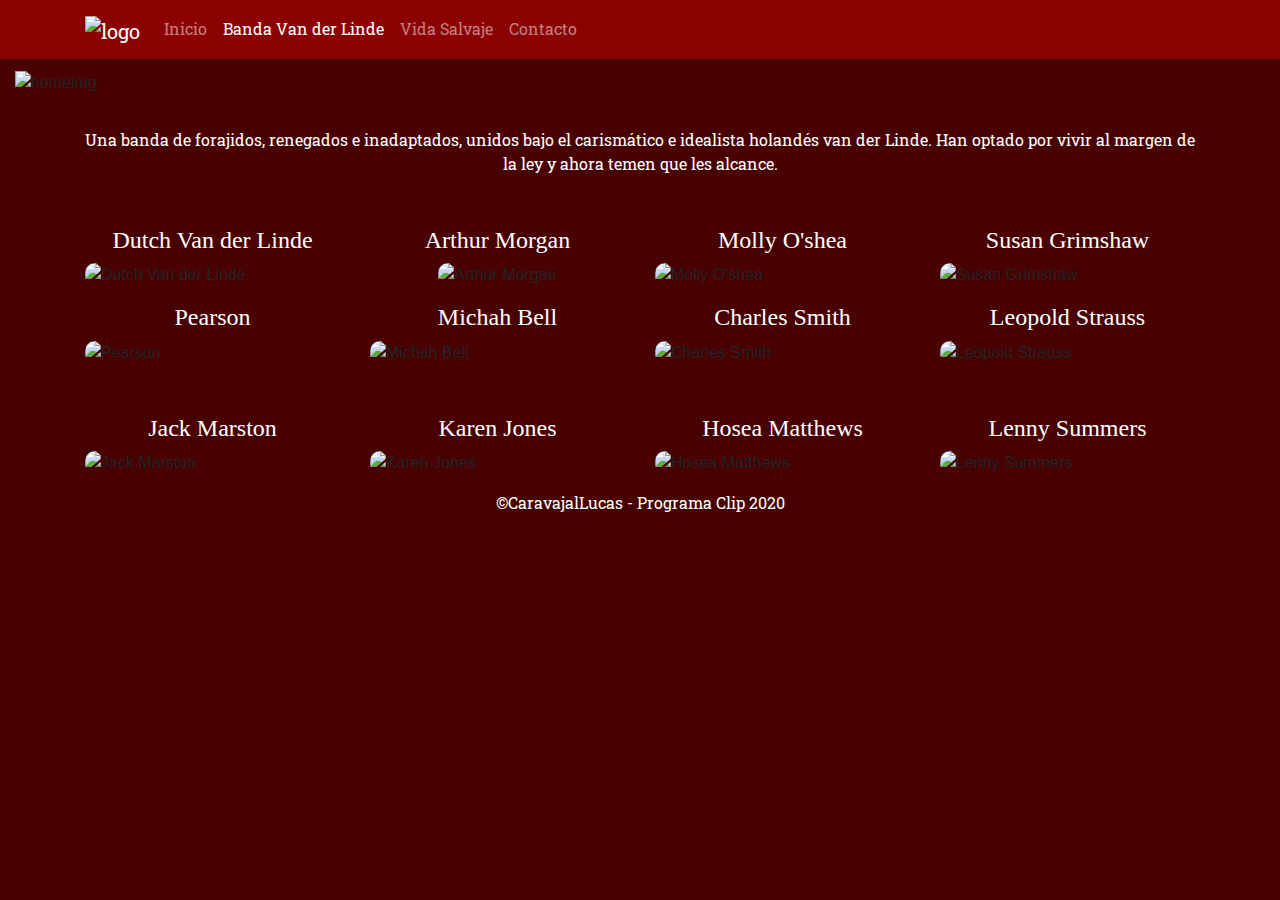
==== BandaVanderLinde.html @ 84dfdaae "ResueltoProblemaFichas" ====
<!DOCTYPE html>
<html>
<title>Red Dead Redemption 2</title>

<head>
  <link rel="stylesheet" href="https://stackpath.bootstrapcdn.com/bootstrap/4.4.1/css/bootstrap.min.css"
    integrity="sha384-Vkoo8x4CGsO3+Hhxv8T/Q5PaXtkKtu6ug5TOeNV6gBiFeWPGFN9MuhOf23Q9Ifjh" crossorigin="anonymous" />
  <link rel="stylesheet" href="estilos/styles.css" />
  <link href="https://fonts.googleapis.com/css2?family=Montserrat:wght@500&family=Noto+Sans+JP&display=swap"
    rel="stylesheet" />
  <link href="https://fonts.googleapis.com/css2?family=Architects+Daughter&display=swap" rel="stylesheet">
  <link href="https://fonts.googleapis.com/css2?family=Permanent+Marker&display=swap" rel="stylesheet">
  <link href="https://fonts.googleapis.com/css2?family=Roboto+Slab&display=swap" rel="stylesheet">

</head>

<body>
  <header>
    <nav class="navbar navbar-expand-lg fixed-top navbar-dark bg-custom" style="font-family: 'Roboto Slab', serif;">
      <div class="container">
        <a class="navbar-brand" href="/index.html"><img src="imagenes/logo.png" alt="logo" width="200"
            height="60" /></a>
        <button class="navbar-toggler" type="button" data-toggle="collapse" data-target="#navbarNav"
          aria-controls="navbarNav" aria-expanded="false" aria-label="Toggle navigation">
          <span class="navbar-toggler-icon"></span>
        </button>
        <div class="collapse navbar-collapse" id="navbarNav">
          <ul class="navbar-nav">
            <li class="nav-item">
              <a class="nav-link" href="index.html">Inicio</a>
            </li>
            <li class="nav-item active">
              <a class="nav-link" href="BandaVanderLinde.html">Banda Van der Linde</a>
            </li>
            <li class="nav-item">
              <a class="nav-link" href="VidaSalvaje.html">Vida Salvaje</a>
            </li>
            <li class="nav-item">
              <a class="nav-link" href="#">Contacto</a>
            </li>
          </ul>
        </div>
      </div>
    </nav>
  </header>
  <div class="container-fluid">
    <div class="row">
      <div class="col-lg-12">
        <img src="imagenes/Van Der Linde gang/inicio.jpg" alt="homeimg" width="100%" />
      </div>
    </div>
    <hr>
    <section>
      <div class="container">
        <p class="texto-vanderlinde" style="font-family: 'Roboto Slab', serif;">
          Una banda de forajidos, renegados e inadaptados, unidos bajo el
          carismático e idealista holandés van der Linde. Han optado por vivir
          al margen de la ley y ahora temen que les alcance.
        </p>
      </div>
      <hr />
      <hr />
      <section>
        <article>
          <div class="container">
            <div class="row">
              <div class="col-lg-3 zoom cita-oculta">
                <h4 class="txt">Dutch Van der Linde</h4>
                <figure><img src="/imagenes/Van Der Linde gang/Dutch Van der Linde.JPG" class="imagen-inicio"
                    alt="Dutch Van der Linde" width="100%"></figure>
                <div class="cita-oculta">
                  <p class="cita">"Nos están persiguiendo duro, porque representamos todo lo que temen."</p>
                  <p class="cita" style="text-align: left; font-family: 'Roboto Slab', serif;">El líder de una
                    considerable banda de forajidos e inadaptados. Idealista, anárquico, carismático, culto, bien
                    vivido, pero posiblemente comenzando a desmoronarse bajo las presiones del invasor mundo moderno.
                  </p>
                </div>
              </div>


              <div class="col-lg-3 zoom cita-oculta">
                <div class="tarjetas-presentacion">
                  <h4 class="txt">Arthur Morgan</h4>
                  <figure><img src="/imagenes/Van Der Linde gang/Arthur Morgan.JPG" class="imagen-inicio"
                      alt="Arthur Morgan" width="100%"></figure>

                  <p class="cita">"Somos ladrones en un mundo que ya no nos quiere."</p>
                  <p class="cita" style="font-family: 'Roboto Slab', serif; text-align: left;">El ejecutor más confiable
                    y capaz de Dutch desde que era un niño, la vida fuera de la ley es todo lo que Arthur ha conocido.
                    Agudo, sereno y despiadado, pero con su propio sentido del honor. Un hombre que hace el trabajo.</p>
                </div>
              </div>

              <div class="col-lg-3 zoom cita-oculta">
                <h4 class="txt">Molly O'shea</h4>
                <figure><img src="/imagenes/Van Der Linde gang/Molly O'shea.JPG" class="imagen-inicio"
                    alt="Molly O'shea" width="100%"></figure>
                <p class="cita">"Estás jugando un juego peligroso."</p>
                <p class="cita" style="font-family: 'Roboto Slab', serif; text-align: left;">Una chica de Dublín y el
                  objeto del afecto de Dutch, al menos por ahora, Molly está demasiado nerviosa para una vida a la fuga
                  y todo está empezando a pasar factura.
                </p>

              </div>
              <div class="col-lg-3 zoom cita-oculta">
                <h4 class="txt">Susan Grimshaw</h4>
                <figure><img src="/imagenes/Van Der Linde gang/Susan Grimshaw.JPG" class="imagen-inicio"
                    alt="Susan Grimshaw" width="100%"></figure>
                <p class="cita">"Juro que la mitad de ustedes se pudriría en su propia inmundicia si nadie los tuviera
                  bajo control."</p>
                <p class="cita" style="font-family: 'Roboto Slab', serif; text-align: left;">Jefe indiscutible y árbitro
                  de la justicia en el campo, todo se habría derrumbado hace años sin Susan a cargo. Tenaz y de voluntad
                  férrea, no admite tonterías.</p>

              </div>
            </div>
          </div>
        </article>

        <article>
          <div class="container">
            <div class="row">
              <div class="col-lg-3 zoom cita-oculta">
                <h4 class="txt">Pearson</h4>
                <figure><img src="/imagenes/Van Der Linde gang/Pearson.JPG" class="imagen-inicio" alt="Pearson"
                    width="100%"></figure>
                <p class="cita">"La gente está feliz y bien alimentada. Creo que tal vez estemos bien."</p>
                <p class="cita" style="font-family: 'Roboto Slab', serif; text-align: left;">El carnicero y cocinero del
                  campamento, Pearson sirvió un breve período en la marina del que le gusta hablar extensamente. Un
                  degenerado ruidoso y jovial que en cierto modo niega el giro que ha tomado su vida.
                </p>

              </div>
              <div class="col-lg-3 zoom cita-oculta">
                <h4 class="txt">Michah Bell</h4>
                <figure><img src="/imagenes/Van Der Linde gang/Michah Bell.JPG" class="imagen-inicio" alt="Michah Bell"
                    width="100%"></figure>
                <p class="cita">"Creo que hay ganadores y perdedores ... y nada más."</p>
                <p class="cita" style="font-family: 'Roboto Slab', serif; text-align: left;">Un criminal de carrera y
                  sicario. Salvaje e impredecible, pero vive para la acción.
                </p>

              </div>
              <div class="col-lg-3 zoom cita-oculta">
                <h4 class="txt">Charles Smith</h4>
                <figure><img src="/imagenes/Van Der Linde gang/Charles Smith.JPG" class="imagen-inicio"
                    alt="Charles Smith" width="100%"></figure>
                <p class="cita">"La cantidad de infierno que hemos levantado, se nos debe una parte."</p>
                <p class="cita" style="font-family: 'Roboto Slab', serif; text-align: left;">Charles, un recluta
                  relativamente reciente para la pandilla, es tranquilo y reservado, pero extremadamente competente en
                  todo lo que hace y prácticamente invencible en una pelea. Un hombre decente y honesto que también
                  resulta ser mortal.
                </p>

              </div>
              <div class="col-lg-3 zoom cita-oculta">
                <h4 class="txt">Leopold Strauss</h4>
                <figure><img src="/imagenes/Van Der Linde gang/Leopold Strauss.JPG" class="imagen-inicio"
                    alt="Leopold Strauss" width="100%"></figure>
                <p class="cita">"Es un mundo desagradable ahí fuera, y nos está alcanzando..."</p>
                <p class="cita" style="font-family: 'Roboto Slab', serif; text-align: left;">Originario de Austria, Herr
                  Strauss es responsable de llevar los libros de la pandilla y dirigir su operación de préstamo de
                  dinero. Un hombre serio, algo furtivo y sin emociones, tiene todas las cualidades que necesita un
                  usurero.</p>

              </div>
            </div>
          </div>
        </article>
        <hr>
        <article>
          <div class="container">
            <div class="row">

              <div class="col-lg-3 zoom cita-oculta">

                <h4 class="txt">Jack Marston</h4>
                <figure><img src="/imagenes/Van Der Linde gang/Jack Marston.JPG" class="imagen-inicio"
                    alt="Jack Marston" width="100%"></figure>
                <p class="cita">"¿Atrapaste a los malos?"</p>
                <p class="cita" style="font-family: 'Roboto Slab', serif; text-align: left;">El joven Jack ha crecido
                  con la pandilla, aunque todos han hecho todo lo posible para protegerlo de los elementos más nefastos,
                  especialmente de su madre Abigail. Le encanta todo lo relacionado con la naturaleza y la vida al aire
                  libre, y sus muchas tías y tíos lo vigilan cuidadosamente.
                </p>

              </div>
              <div class="col-lg-3 zoom cita-oculta">
                <h4 class="txt">Karen Jones</h4>
                <figure><img src="/imagenes/Van Der Linde gang/Karen Jones.JPG" class="imagen-inicio" alt="Karen Jones"
                    width="100%"></figure>
                <p class="cita">"Ejecutar estafas, robar bancos, joder a los ricos y horribles."</p>
                <p class="cita" style="font-family: 'Roboto Slab', serif; text-align: left;">Una estafadora consumada y
                  una mujer desencadenante que puede beber prácticamente a cualquiera debajo de la mesa. Audaz y llena
                  de diversión, le encanta la vida fuera de la ley y no lo haría de otra manera.
                </p>

              </div>
              <div class="col-lg-3 zoom cita-oculta">
                <h4 class="txt">Hosea Matthews</h4>
                <figure><img src="/imagenes/Van Der Linde gang/Hosea Matthews.JPG" class="imagen-inicio"
                    alt="Hosea Matthews" width="100%"></figure>
                <p class="cita">"Ojalá hubiera adquirido sabiduría a un precio menor."</p>
                <p class="cita" style="font-family: 'Roboto Slab', serif; text-align: left;">Maestro estafador,
                  caballero y ladrón, Hosea ha sido el mejor amigo y mano derecha de Dutch durante más de veinte años.
                  Inteligente y astuto, puede abrirse camino para entrar o salir de casi cualquier cosa.</p>

              </div>
              <div class="col-lg-3 zoom cita-oculta">
                <h4 class="txt">Lenny Summers</h4>
                <figure><img src="/imagenes/Van Der Linde gang/Lenny Summers.JPG" class="imagen-inicio"
                    alt="Lenny Summers" width="100%"></figure>
                <p class="cita">"Vivir libre aquí, así ... No lo haría de otra manera."</p>
                <p class="cita" style="font-family: 'Roboto Slab', serif; text-align: left;">El joven Lenny ha estado
                  huyendo desde que tenía 15 años después de matar a los hombres que asesinaron a su padre. Inteligente,
                  educado, competente y ambicioso, siempre está dispuesto a hacer su parte.
                </p>

              </div>
            </div>
          </div>
        </article>
      </section>
    </section>
</body>
<script src="https://code.jquery.com/jquery-3.5.1.slim.min.js"
  integrity="sha384-DfXdz2htPH0lsSSs5nCTpuj/zy4C+OGpamoFVy38MVBnE+IbbVYUew+OrCXaRkfj" crossorigin="anonymous"></script>
<script src="https://cdn.jsdelivr.net/npm/popper.js@1.16.1/dist/umd/popper.min.js"
  integrity="sha384-9/reFTGAW83EW2RDu2S0VKaIzap3H66lZH81PoYlFhbGU+6BZp6G7niu735Sk7lN" crossorigin="anonymous"></script>
<script src="https://stackpath.bootstrapcdn.com/bootstrap/4.5.2/js/bootstrap.min.js"
  integrity="sha384-B4gt1jrGC7Jh4AgTPSdUtOBvfO8shuf57BaghqFfPlYxofvL8/KUEfYiJOMMV+rV" crossorigin="anonymous"></script>
<footer>
  <p class="texto-article">©CaravajalLucas - Programa Clip 2020</p>
</footer>

</html>
---- estilos/styles.css ----
body {
  padding-top: 70px;
  background-color: #480000;
}

#seccionClase {
  background-color: lightseagreen;
  border-radius: 10px;
}

.navbar {
  background-color: darkred;
}

.footer {
  background-color: white;
}
.texto-article {
  text-align: center;
  color: white;
  font-family: "Roboto Slab", serif;
}

.tarjetas-presentacion {
  text-align: center;

  border-radius: 10px;
  z-index: 0;
}
.texto-vanderlinde {
  text-align: center;
  color: white;
}

.footer {
  color: white;
}

.imagen-inicio {
  border-radius: 10px;
}

hr {
  color: white;
}

@font-face {
  font-family: "letrardr2";
  src: url("/fonts/chinese-rocks-rg.ttf");
}

.txt {
  font-family: "letrardr2";
  text-align: center;
  color: white;
}

.zoom {
  transition: transform 0.2s;
  width: 100%;
  z-index: 0;
}

.zoom:hover {
  transform: scale(1.3);
  z-index: 1;
  background-color: darkred;
  border-radius: 15px;
  margin-bottom: -250px; /*agrego este margin para solucionar 
                          el problema de movimiento de las otras*/
}

p.cita {
  font-family: "Permanent Marker", cursive;
  font-size: 14px;
  display: none;
  color: white;
}

div.cita-oculta:hover p.cita {
  display: block;
}
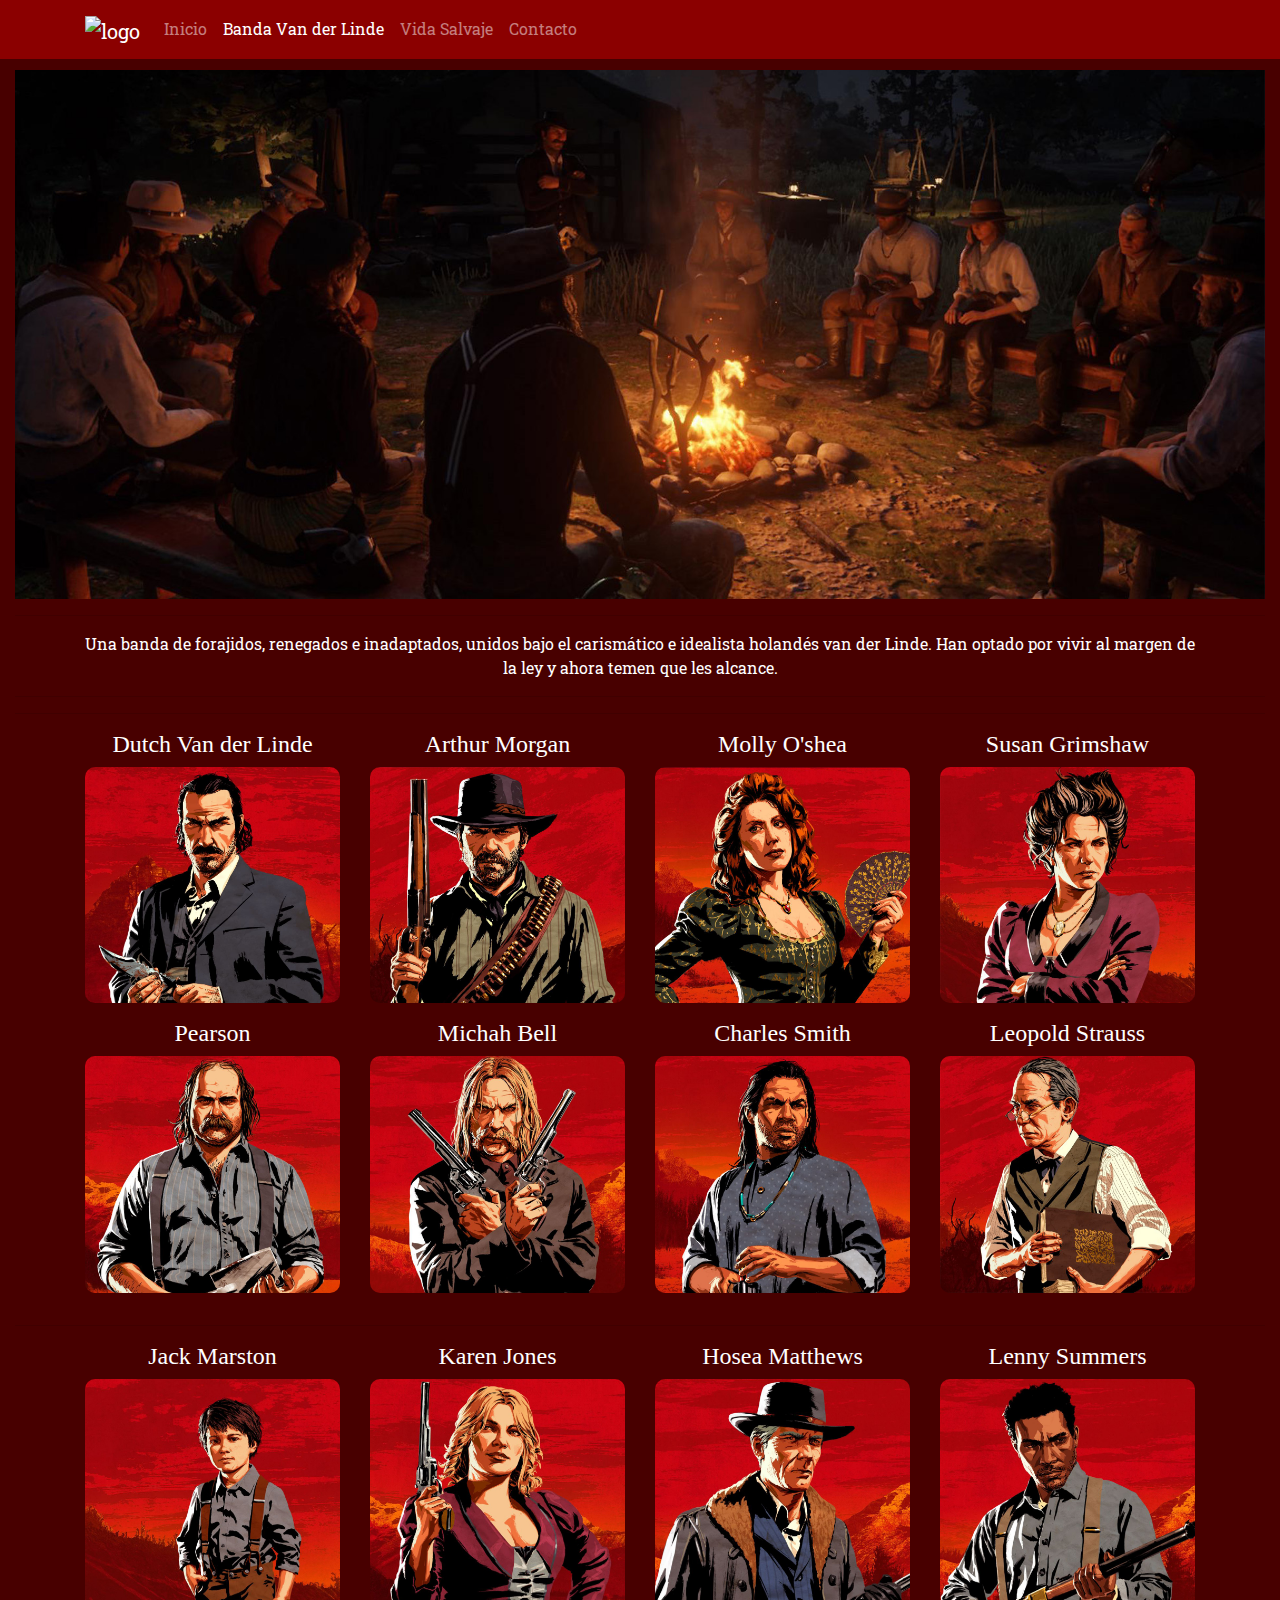
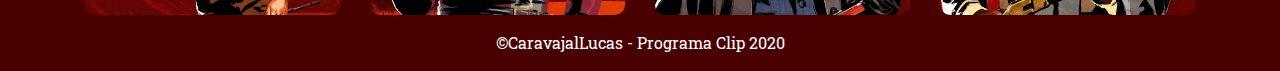
==== commit 6411d3c0: "finalimagenes" ====
--- a/BandaVanderLinde.html
+++ b/BandaVanderLinde.html
@@ -46,7 +46,7 @@
   <div class="container-fluid">
     <div class="row">
       <div class="col-lg-12">
-        <img src="imagenes/Van Der Linde gang/inicio.jpg" alt="homeimg" width="100%" />
+        <img src="imagenes/VanDerLindegang/inicio.jpg" alt="homeimg" width="100%" />
       </div>
     </div>
     <hr>
@@ -66,13 +66,11 @@
             <div class="row">
               <div class="col-lg-3 zoom cita-oculta">
                 <h4 class="txt">Dutch Van der Linde</h4>
-                <figure><img src="/imagenes/Van Der Linde gang/Dutch Van der Linde.JPG" class="imagen-inicio"
+                <figure><img src="/imagenes/VanDerLindegang/DutchVanderLinde.JPG" class="imagen-inicio"
                     alt="Dutch Van der Linde" width="100%"></figure>
                 <div class="cita-oculta">
                   <p class="cita">"Nos están persiguiendo duro, porque representamos todo lo que temen."</p>
-                  <p class="cita" style="text-align: left; font-family: 'Roboto Slab', serif;">El líder de una
-                    considerable banda de forajidos e inadaptados. Idealista, anárquico, carismático, culto, bien
-                    vivido, pero posiblemente comenzando a desmoronarse bajo las presiones del invasor mundo moderno.
+                  <p class="cita" style="text-align: left; font-family: 'Roboto Slab', serif;">El líder de una considerable banda de forajidos e inadaptados. Idealista, anárquico, carismático, culto, bien vivido, pero posiblemente comenzando a desmoronarse bajo las presiones del invasor mundo moderno.
                   </p>
                 </div>
               </div>
@@ -81,36 +79,31 @@
               <div class="col-lg-3 zoom cita-oculta">
                 <div class="tarjetas-presentacion">
                   <h4 class="txt">Arthur Morgan</h4>
-                  <figure><img src="/imagenes/Van Der Linde gang/Arthur Morgan.JPG" class="imagen-inicio"
+                  <figure><img src="/imagenes//VanDerLindegang/ArthurMorgan.JPG" class="imagen-inicio"
                       alt="Arthur Morgan" width="100%"></figure>
 
                   <p class="cita">"Somos ladrones en un mundo que ya no nos quiere."</p>
-                  <p class="cita" style="font-family: 'Roboto Slab', serif; text-align: left;">El ejecutor más confiable
-                    y capaz de Dutch desde que era un niño, la vida fuera de la ley es todo lo que Arthur ha conocido.
-                    Agudo, sereno y despiadado, pero con su propio sentido del honor. Un hombre que hace el trabajo.</p>
+                  <p class="cita" style="font-family: 'Roboto Slab', serif; text-align: left;">El ejecutor más confiable y capaz de Dutch desde que era un niño, la vida fuera de la ley es todo lo que Arthur ha conocido. Agudo, sereno y despiadado, pero con su propio sentido del honor. Un hombre que hace el trabajo.</p>
+
                 </div>
               </div>
 
               <div class="col-lg-3 zoom cita-oculta">
                 <h4 class="txt">Molly O'shea</h4>
-                <figure><img src="/imagenes/Van Der Linde gang/Molly O'shea.JPG" class="imagen-inicio"
+                <figure><img src="/imagenes/VanDerLindegang/MollyOshea.JPG" class="imagen-inicio"
                     alt="Molly O'shea" width="100%"></figure>
                 <p class="cita">"Estás jugando un juego peligroso."</p>
-                <p class="cita" style="font-family: 'Roboto Slab', serif; text-align: left;">Una chica de Dublín y el
-                  objeto del afecto de Dutch, al menos por ahora, Molly está demasiado nerviosa para una vida a la fuga
-                  y todo está empezando a pasar factura.
+                <p class="cita" style="font-family: 'Roboto Slab', serif; text-align: left;">Una chica de Dublín y el objeto del afecto de Dutch, al menos por ahora, Molly está demasiado nerviosa para una vida a la fuga y todo está empezando a pasar factura.
                 </p>
 
               </div>
               <div class="col-lg-3 zoom cita-oculta">
                 <h4 class="txt">Susan Grimshaw</h4>
-                <figure><img src="/imagenes/Van Der Linde gang/Susan Grimshaw.JPG" class="imagen-inicio"
+                <figure><img src="/imagenes/VanDerLindegang/SusanGrimshaw.JPG" class="imagen-inicio"
                     alt="Susan Grimshaw" width="100%"></figure>
                 <p class="cita">"Juro que la mitad de ustedes se pudriría en su propia inmundicia si nadie los tuviera
                   bajo control."</p>
-                <p class="cita" style="font-family: 'Roboto Slab', serif; text-align: left;">Jefe indiscutible y árbitro
-                  de la justicia en el campo, todo se habría derrumbado hace años sin Susan a cargo. Tenaz y de voluntad
-                  férrea, no admite tonterías.</p>
+                  <p class="cita" style="font-family: 'Roboto Slab', serif; text-align: left;">Jefe indiscutible y árbitro de la justicia en el campo, todo se habría derrumbado hace años sin Susan a cargo. Tenaz y de voluntad férrea, no admite tonterías.</p>
 
               </div>
             </div>
@@ -122,46 +115,37 @@
             <div class="row">
               <div class="col-lg-3 zoom cita-oculta">
                 <h4 class="txt">Pearson</h4>
-                <figure><img src="/imagenes/Van Der Linde gang/Pearson.JPG" class="imagen-inicio" alt="Pearson"
+                <figure><img src="/imagenes/VanDerLindegang/Pearson.JPG" class="imagen-inicio" alt="Pearson"
                     width="100%"></figure>
                 <p class="cita">"La gente está feliz y bien alimentada. Creo que tal vez estemos bien."</p>
-                <p class="cita" style="font-family: 'Roboto Slab', serif; text-align: left;">El carnicero y cocinero del
-                  campamento, Pearson sirvió un breve período en la marina del que le gusta hablar extensamente. Un
-                  degenerado ruidoso y jovial que en cierto modo niega el giro que ha tomado su vida.
+                <p class="cita" style="font-family: 'Roboto Slab', serif; text-align: left;">El carnicero y cocinero del campamento, Pearson sirvió un breve período en la marina del que le gusta hablar extensamente. Un degenerado ruidoso y jovial que en cierto modo niega el giro que ha tomado su vida.
                 </p>
 
               </div>
               <div class="col-lg-3 zoom cita-oculta">
                 <h4 class="txt">Michah Bell</h4>
-                <figure><img src="/imagenes/Van Der Linde gang/Michah Bell.JPG" class="imagen-inicio" alt="Michah Bell"
+                <figure><img src="/imagenes/VanDerLindegang/MichahBell.JPG" class="imagen-inicio" alt="Michah Bell"
                     width="100%"></figure>
                 <p class="cita">"Creo que hay ganadores y perdedores ... y nada más."</p>
-                <p class="cita" style="font-family: 'Roboto Slab', serif; text-align: left;">Un criminal de carrera y
-                  sicario. Salvaje e impredecible, pero vive para la acción.
+                <p class="cita" style="font-family: 'Roboto Slab', serif; text-align: left;">Un criminal de carrera y sicario. Salvaje e impredecible, pero vive para la acción.
                 </p>
 
               </div>
               <div class="col-lg-3 zoom cita-oculta">
                 <h4 class="txt">Charles Smith</h4>
-                <figure><img src="/imagenes/Van Der Linde gang/Charles Smith.JPG" class="imagen-inicio"
+                <figure><img src="/imagenes/VanDerLindegang/CharlesSmith.JPG" class="imagen-inicio"
                     alt="Charles Smith" width="100%"></figure>
                 <p class="cita">"La cantidad de infierno que hemos levantado, se nos debe una parte."</p>
-                <p class="cita" style="font-family: 'Roboto Slab', serif; text-align: left;">Charles, un recluta
-                  relativamente reciente para la pandilla, es tranquilo y reservado, pero extremadamente competente en
-                  todo lo que hace y prácticamente invencible en una pelea. Un hombre decente y honesto que también
-                  resulta ser mortal.
+                <p class="cita" style="font-family: 'Roboto Slab', serif; text-align: left;">Charles, un recluta relativamente reciente para la pandilla, es tranquilo y reservado, pero extremadamente competente en todo lo que hace y prácticamente invencible en una pelea. Un hombre decente y honesto que también resulta ser mortal.
                 </p>
 
               </div>
               <div class="col-lg-3 zoom cita-oculta">
                 <h4 class="txt">Leopold Strauss</h4>
-                <figure><img src="/imagenes/Van Der Linde gang/Leopold Strauss.JPG" class="imagen-inicio"
+                <figure><img src="/imagenes/VanDerLindegang/LeopoldStrauss.JPG" class="imagen-inicio"
                     alt="Leopold Strauss" width="100%"></figure>
                 <p class="cita">"Es un mundo desagradable ahí fuera, y nos está alcanzando..."</p>
-                <p class="cita" style="font-family: 'Roboto Slab', serif; text-align: left;">Originario de Austria, Herr
-                  Strauss es responsable de llevar los libros de la pandilla y dirigir su operación de préstamo de
-                  dinero. Un hombre serio, algo furtivo y sin emociones, tiene todas las cualidades que necesita un
-                  usurero.</p>
+                <p class="cita" style="font-family: 'Roboto Slab', serif; text-align: left;">Originario de Austria, Herr Strauss es responsable de llevar los libros de la pandilla y dirigir su operación de préstamo de dinero. Un hombre serio, algo furtivo y sin emociones, tiene todas las cualidades que necesita un usurero.</p>
 
               </div>
             </div>
@@ -175,45 +159,36 @@
               <div class="col-lg-3 zoom cita-oculta">
 
                 <h4 class="txt">Jack Marston</h4>
-                <figure><img src="/imagenes/Van Der Linde gang/Jack Marston.JPG" class="imagen-inicio"
+                <figure><img src="/imagenes/VanDerLindegang/JackMarston.JPG" class="imagen-inicio"
                     alt="Jack Marston" width="100%"></figure>
                 <p class="cita">"¿Atrapaste a los malos?"</p>
-                <p class="cita" style="font-family: 'Roboto Slab', serif; text-align: left;">El joven Jack ha crecido
-                  con la pandilla, aunque todos han hecho todo lo posible para protegerlo de los elementos más nefastos,
-                  especialmente de su madre Abigail. Le encanta todo lo relacionado con la naturaleza y la vida al aire
-                  libre, y sus muchas tías y tíos lo vigilan cuidadosamente.
+                <p class="cita" style="font-family: 'Roboto Slab', serif; text-align: left;">El joven Jack ha crecido con la pandilla, aunque todos han hecho todo lo posible para protegerlo de los elementos más nefastos, especialmente de su madre Abigail. Le encanta todo lo relacionado con la naturaleza y la vida al aire libre, y sus muchas tías y tíos lo vigilan cuidadosamente.
                 </p>
 
               </div>
               <div class="col-lg-3 zoom cita-oculta">
                 <h4 class="txt">Karen Jones</h4>
-                <figure><img src="/imagenes/Van Der Linde gang/Karen Jones.JPG" class="imagen-inicio" alt="Karen Jones"
+                <figure><img src="/imagenes/VanDerLindegang/KarenJones.JPG" class="imagen-inicio" alt="Karen Jones"
                     width="100%"></figure>
                 <p class="cita">"Ejecutar estafas, robar bancos, joder a los ricos y horribles."</p>
-                <p class="cita" style="font-family: 'Roboto Slab', serif; text-align: left;">Una estafadora consumada y
-                  una mujer desencadenante que puede beber prácticamente a cualquiera debajo de la mesa. Audaz y llena
-                  de diversión, le encanta la vida fuera de la ley y no lo haría de otra manera.
+                <p class="cita" style="font-family: 'Roboto Slab', serif; text-align: left;">Una estafadora consumada y una mujer desencadenante que puede beber prácticamente a cualquiera debajo de la mesa. Audaz y llena de diversión, le encanta la vida fuera de la ley y no lo haría de otra manera.
                 </p>
 
               </div>
               <div class="col-lg-3 zoom cita-oculta">
                 <h4 class="txt">Hosea Matthews</h4>
-                <figure><img src="/imagenes/Van Der Linde gang/Hosea Matthews.JPG" class="imagen-inicio"
+                <figure><img src="/imagenes/VanDerLindegang/HoseaMatthews.JPG" class="imagen-inicio"
                     alt="Hosea Matthews" width="100%"></figure>
                 <p class="cita">"Ojalá hubiera adquirido sabiduría a un precio menor."</p>
-                <p class="cita" style="font-family: 'Roboto Slab', serif; text-align: left;">Maestro estafador,
-                  caballero y ladrón, Hosea ha sido el mejor amigo y mano derecha de Dutch durante más de veinte años.
-                  Inteligente y astuto, puede abrirse camino para entrar o salir de casi cualquier cosa.</p>
+                <p class="cita" style="font-family: 'Roboto Slab', serif; text-align: left;">Maestro estafador, caballero y ladrón, Hosea ha sido el mejor amigo y mano derecha de Dutch durante más de veinte años. Inteligente y astuto, puede abrirse camino para entrar o salir de casi cualquier cosa.</p>
 
               </div>
               <div class="col-lg-3 zoom cita-oculta">
                 <h4 class="txt">Lenny Summers</h4>
-                <figure><img src="/imagenes/Van Der Linde gang/Lenny Summers.JPG" class="imagen-inicio"
+                <figure><img src="/imagenes/VanDerLindegang/LennySummers.JPG" class="imagen-inicio"
                     alt="Lenny Summers" width="100%"></figure>
                 <p class="cita">"Vivir libre aquí, así ... No lo haría de otra manera."</p>
-                <p class="cita" style="font-family: 'Roboto Slab', serif; text-align: left;">El joven Lenny ha estado
-                  huyendo desde que tenía 15 años después de matar a los hombres que asesinaron a su padre. Inteligente,
-                  educado, competente y ambicioso, siempre está dispuesto a hacer su parte.
+                <p class="cita" style="font-family: 'Roboto Slab', serif; text-align: left;">El joven Lenny ha estado huyendo desde que tenía 15 años después de matar a los hombres que asesinaron a su padre. Inteligente, educado, competente y ambicioso, siempre está dispuesto a hacer su parte.
                 </p>
 
               </div>
@@ -222,6 +197,7 @@
         </article>
       </section>
     </section>
+    
 </body>
 <script src="https://code.jquery.com/jquery-3.5.1.slim.min.js"
   integrity="sha384-DfXdz2htPH0lsSSs5nCTpuj/zy4C+OGpamoFVy38MVBnE+IbbVYUew+OrCXaRkfj" crossorigin="anonymous"></script>
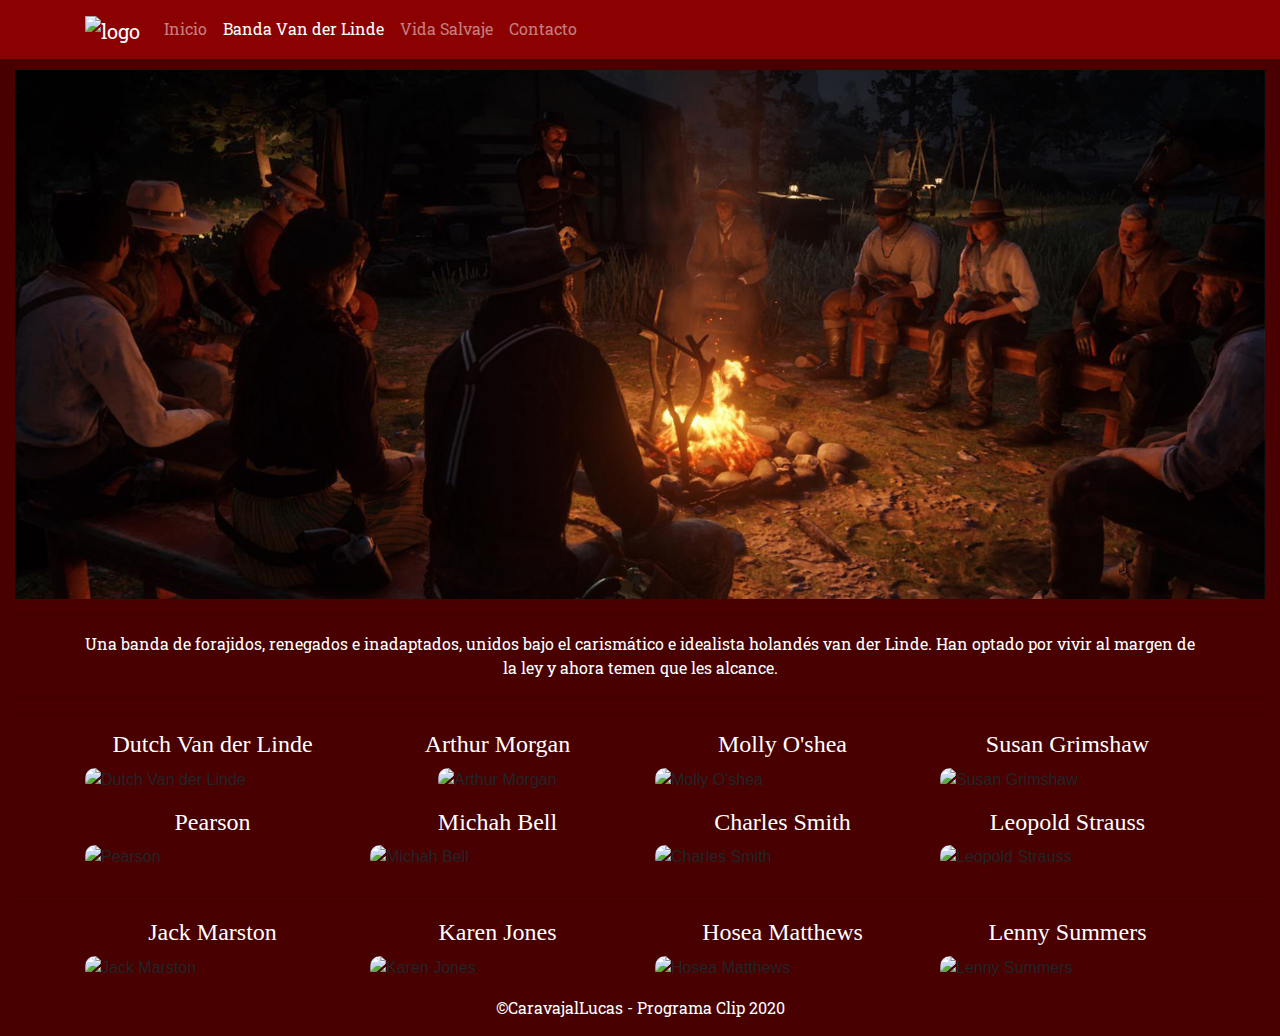
==== commit 6bf9cf02: "thefinalone" ====
--- a/BandaVanderLinde.html
+++ b/BandaVanderLinde.html
@@ -66,7 +66,7 @@
             <div class="row">
               <div class="col-lg-3 zoom cita-oculta">
                 <h4 class="txt">Dutch Van der Linde</h4>
-                <figure><img src="/imagenes/VanDerLindegang/DutchVanderLinde.JPG" class="imagen-inicio"
+                <figure><img src="/imagenes/vanderlindegang/dutchvanderlinde.jpg" class="imagen-inicio"
                     alt="Dutch Van der Linde" width="100%"></figure>
                 <div class="cita-oculta">
                   <p class="cita">"Nos están persiguiendo duro, porque representamos todo lo que temen."</p>
@@ -79,7 +79,7 @@
               <div class="col-lg-3 zoom cita-oculta">
                 <div class="tarjetas-presentacion">
                   <h4 class="txt">Arthur Morgan</h4>
-                  <figure><img src="/imagenes//VanDerLindegang/ArthurMorgan.JPG" class="imagen-inicio"
+                  <figure><img src="/imagenes/vanderlindegang/arthurmorgan.jpg" class="imagen-inicio"
                       alt="Arthur Morgan" width="100%"></figure>
 
                   <p class="cita">"Somos ladrones en un mundo que ya no nos quiere."</p>
@@ -90,7 +90,7 @@
 
               <div class="col-lg-3 zoom cita-oculta">
                 <h4 class="txt">Molly O'shea</h4>
-                <figure><img src="/imagenes/VanDerLindegang/MollyOshea.JPG" class="imagen-inicio"
+                <figure><img src="/imagenes/vanderlindegang/mollyoshea.jpg" class="imagen-inicio"
                     alt="Molly O'shea" width="100%"></figure>
                 <p class="cita">"Estás jugando un juego peligroso."</p>
                 <p class="cita" style="font-family: 'Roboto Slab', serif; text-align: left;">Una chica de Dublín y el objeto del afecto de Dutch, al menos por ahora, Molly está demasiado nerviosa para una vida a la fuga y todo está empezando a pasar factura.
@@ -99,7 +99,7 @@
               </div>
               <div class="col-lg-3 zoom cita-oculta">
                 <h4 class="txt">Susan Grimshaw</h4>
-                <figure><img src="/imagenes/VanDerLindegang/SusanGrimshaw.JPG" class="imagen-inicio"
+                <figure><img src="/imagenes/vanderlindegang/susangrimshaw.jpg" class="imagen-inicio"
                     alt="Susan Grimshaw" width="100%"></figure>
                 <p class="cita">"Juro que la mitad de ustedes se pudriría en su propia inmundicia si nadie los tuviera
                   bajo control."</p>
@@ -115,7 +115,7 @@
             <div class="row">
               <div class="col-lg-3 zoom cita-oculta">
                 <h4 class="txt">Pearson</h4>
-                <figure><img src="/imagenes/VanDerLindegang/Pearson.JPG" class="imagen-inicio" alt="Pearson"
+                <figure><img src="/imagenes/vanderlindegang/pearson.jpg" class="imagen-inicio" alt="Pearson"
                     width="100%"></figure>
                 <p class="cita">"La gente está feliz y bien alimentada. Creo que tal vez estemos bien."</p>
                 <p class="cita" style="font-family: 'Roboto Slab', serif; text-align: left;">El carnicero y cocinero del campamento, Pearson sirvió un breve período en la marina del que le gusta hablar extensamente. Un degenerado ruidoso y jovial que en cierto modo niega el giro que ha tomado su vida.
@@ -124,7 +124,7 @@
               </div>
               <div class="col-lg-3 zoom cita-oculta">
                 <h4 class="txt">Michah Bell</h4>
-                <figure><img src="/imagenes/VanDerLindegang/MichahBell.JPG" class="imagen-inicio" alt="Michah Bell"
+                <figure><img src="/imagenes/vanderlindegang/micahbell.jpg" class="imagen-inicio" alt="Michah Bell"
                     width="100%"></figure>
                 <p class="cita">"Creo que hay ganadores y perdedores ... y nada más."</p>
                 <p class="cita" style="font-family: 'Roboto Slab', serif; text-align: left;">Un criminal de carrera y sicario. Salvaje e impredecible, pero vive para la acción.
@@ -133,7 +133,7 @@
               </div>
               <div class="col-lg-3 zoom cita-oculta">
                 <h4 class="txt">Charles Smith</h4>
-                <figure><img src="/imagenes/VanDerLindegang/CharlesSmith.JPG" class="imagen-inicio"
+                <figure><img src="/imagenes/vanderlindegang/charlessmith.jpg" class="imagen-inicio"
                     alt="Charles Smith" width="100%"></figure>
                 <p class="cita">"La cantidad de infierno que hemos levantado, se nos debe una parte."</p>
                 <p class="cita" style="font-family: 'Roboto Slab', serif; text-align: left;">Charles, un recluta relativamente reciente para la pandilla, es tranquilo y reservado, pero extremadamente competente en todo lo que hace y prácticamente invencible en una pelea. Un hombre decente y honesto que también resulta ser mortal.
@@ -142,7 +142,7 @@
               </div>
               <div class="col-lg-3 zoom cita-oculta">
                 <h4 class="txt">Leopold Strauss</h4>
-                <figure><img src="/imagenes/VanDerLindegang/LeopoldStrauss.JPG" class="imagen-inicio"
+                <figure><img src="/imagenes/vanderlindegang/leopoldstrauss.jpg" class="imagen-inicio"
                     alt="Leopold Strauss" width="100%"></figure>
                 <p class="cita">"Es un mundo desagradable ahí fuera, y nos está alcanzando..."</p>
                 <p class="cita" style="font-family: 'Roboto Slab', serif; text-align: left;">Originario de Austria, Herr Strauss es responsable de llevar los libros de la pandilla y dirigir su operación de préstamo de dinero. Un hombre serio, algo furtivo y sin emociones, tiene todas las cualidades que necesita un usurero.</p>
@@ -159,7 +159,7 @@
               <div class="col-lg-3 zoom cita-oculta">
 
                 <h4 class="txt">Jack Marston</h4>
-                <figure><img src="/imagenes/VanDerLindegang/JackMarston.JPG" class="imagen-inicio"
+                <figure><img src="/imagenes/vanderlindegang/jackmarlston.jpg" class="imagen-inicio"
                     alt="Jack Marston" width="100%"></figure>
                 <p class="cita">"¿Atrapaste a los malos?"</p>
                 <p class="cita" style="font-family: 'Roboto Slab', serif; text-align: left;">El joven Jack ha crecido con la pandilla, aunque todos han hecho todo lo posible para protegerlo de los elementos más nefastos, especialmente de su madre Abigail. Le encanta todo lo relacionado con la naturaleza y la vida al aire libre, y sus muchas tías y tíos lo vigilan cuidadosamente.
@@ -168,7 +168,7 @@
               </div>
               <div class="col-lg-3 zoom cita-oculta">
                 <h4 class="txt">Karen Jones</h4>
-                <figure><img src="/imagenes/VanDerLindegang/KarenJones.JPG" class="imagen-inicio" alt="Karen Jones"
+                <figure><img src="/imagenes/vanderlindegang/karenjones.jpg" class="imagen-inicio" alt="Karen Jones"
                     width="100%"></figure>
                 <p class="cita">"Ejecutar estafas, robar bancos, joder a los ricos y horribles."</p>
                 <p class="cita" style="font-family: 'Roboto Slab', serif; text-align: left;">Una estafadora consumada y una mujer desencadenante que puede beber prácticamente a cualquiera debajo de la mesa. Audaz y llena de diversión, le encanta la vida fuera de la ley y no lo haría de otra manera.
@@ -177,7 +177,7 @@
               </div>
               <div class="col-lg-3 zoom cita-oculta">
                 <h4 class="txt">Hosea Matthews</h4>
-                <figure><img src="/imagenes/VanDerLindegang/HoseaMatthews.JPG" class="imagen-inicio"
+                <figure><img src="/imagenes/vanderlindegang/hoseamattews.jpg" class="imagen-inicio"
                     alt="Hosea Matthews" width="100%"></figure>
                 <p class="cita">"Ojalá hubiera adquirido sabiduría a un precio menor."</p>
                 <p class="cita" style="font-family: 'Roboto Slab', serif; text-align: left;">Maestro estafador, caballero y ladrón, Hosea ha sido el mejor amigo y mano derecha de Dutch durante más de veinte años. Inteligente y astuto, puede abrirse camino para entrar o salir de casi cualquier cosa.</p>
@@ -185,7 +185,7 @@
               </div>
               <div class="col-lg-3 zoom cita-oculta">
                 <h4 class="txt">Lenny Summers</h4>
-                <figure><img src="/imagenes/VanDerLindegang/LennySummers.JPG" class="imagen-inicio"
+                <figure><img src="/imagenes/vanderlindegang/lennysummers.jpg" class="imagen-inicio"
                     alt="Lenny Summers" width="100%"></figure>
                 <p class="cita">"Vivir libre aquí, así ... No lo haría de otra manera."</p>
                 <p class="cita" style="font-family: 'Roboto Slab', serif; text-align: left;">El joven Lenny ha estado huyendo desde que tenía 15 años después de matar a los hombres que asesinaron a su padre. Inteligente, educado, competente y ambicioso, siempre está dispuesto a hacer su parte.
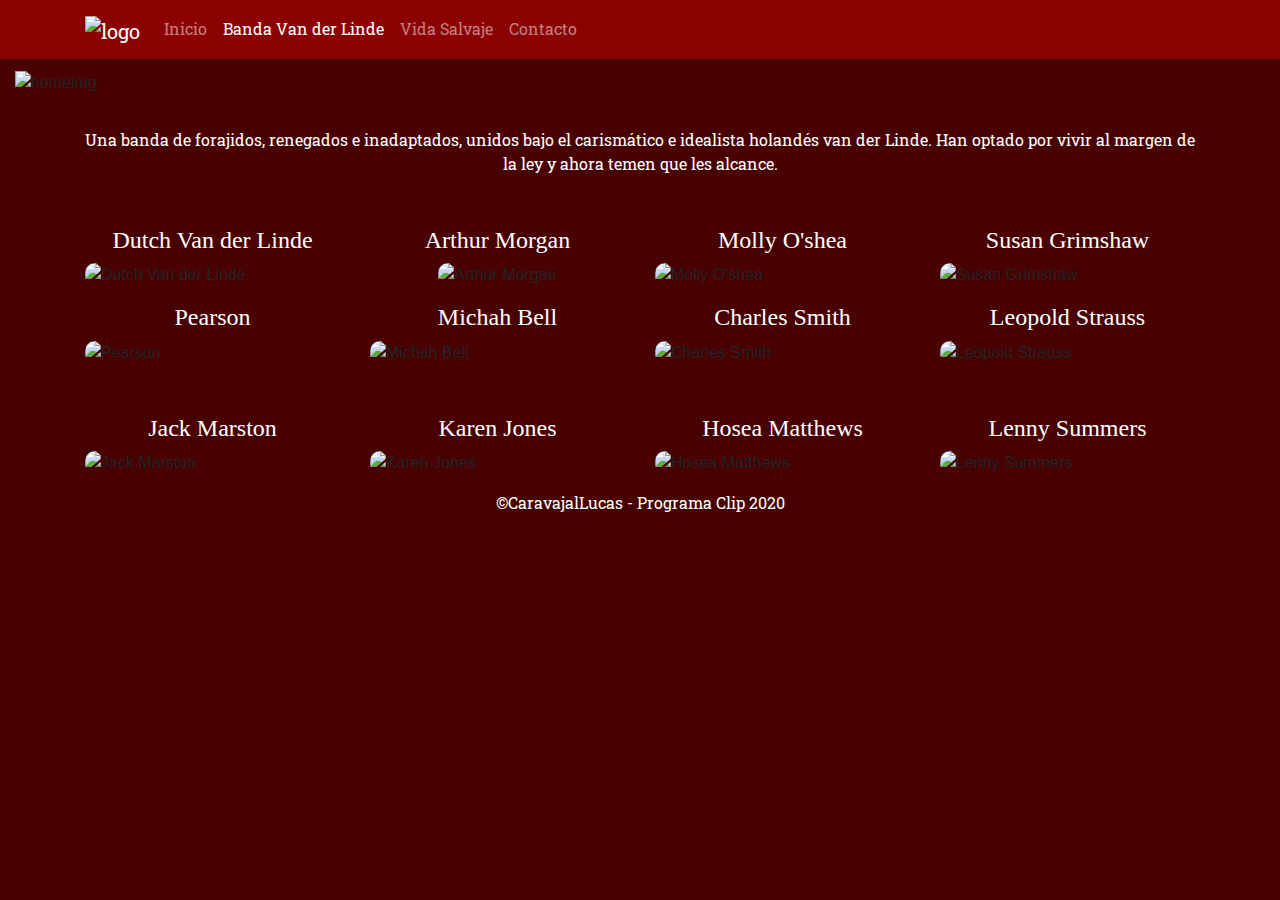
==== commit dbc44f8d: "todo" ====
--- a/BandaVanderLinde.html
+++ b/BandaVanderLinde.html
@@ -30,7 +30,7 @@
               <a class="nav-link" href="index.html">Inicio</a>
             </li>
             <li class="nav-item active">
-              <a class="nav-link" href="BandaVanderLinde.html">Banda Van der Linde</a>
+              <a class="nav-link" href="bandavanderlinde.html">Banda Van der Linde</a>
             </li>
             <li class="nav-item">
               <a class="nav-link" href="VidaSalvaje.html">Vida Salvaje</a>
@@ -46,7 +46,7 @@
   <div class="container-fluid">
     <div class="row">
       <div class="col-lg-12">
-        <img src="imagenes/VanDerLindegang/inicio.jpg" alt="homeimg" width="100%" />
+        <img src="/imagenes/vanderlindegang/inicio.jpg" alt="homeimg" width="100%" />
       </div>
     </div>
     <hr>
--- a/estilos/styles.css
+++ b/estilos/styles.css
@@ -66,7 +66,7 @@
   z-index: 1;
   background-color: darkred;
   border-radius: 15px;
-  margin-bottom: -250px; /*agrego este margin para solucionar 
+  margin: 0 auto; /*agrego este margin para solucionar 
                           el problema de movimiento de las otras*/
 }
 
